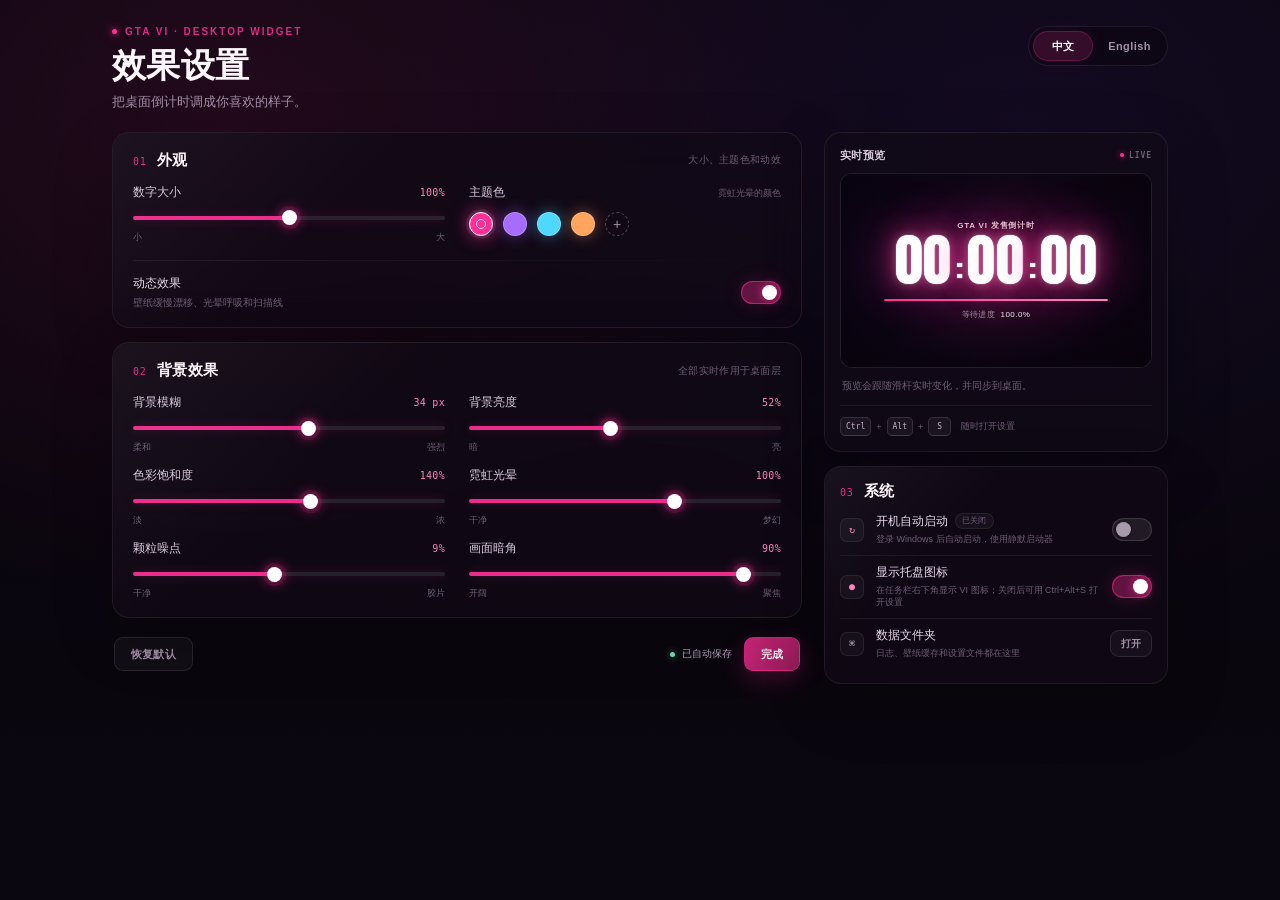
==== app/assets/settings.html @ 0a3b01f6 "feat: 完成 GTA6 桌面倒计时插件初始化" ====
<!doctype html>
<html lang="zh-CN">
<head>
  <meta charset="utf-8">
  <meta name="viewport" content="width=device-width, initial-scale=1">
  <meta name="color-scheme" content="dark">
  <title>GTA VI · 效果设置</title>
  <link rel="stylesheet" href="settings.css">
</head>
<body>
  <div class="ambient" aria-hidden="true">
    <img id="ambientWallpaper" alt="" draggable="false">
    <div class="ambient-glow"></div>
    <div class="ambient-grain"></div>
  </div>

  <div class="page">
    <header class="masthead">
      <div class="masthead-copy">
        <div class="kicker"><span class="kicker-dot"></span><span data-i18n="kicker">GTA VI · DESKTOP WIDGET</span></div>
        <h1 data-i18n="title">效果设置</h1>
        <p data-i18n="subtitle">把桌面倒计时调成你喜欢的样子。</p>
      </div>
      <div class="language-switch" role="group" aria-label="Language">
        <button type="button" data-lang="zh" class="active">中文</button>
        <button type="button" data-lang="en">English</button>
      </div>
    </header>

    <div class="layout">
      <main class="settings-column">
        <section class="card">
          <div class="card-heading">
            <div class="card-title"><span class="index">01</span><h2 data-i18n="appearance">外观</h2></div>
            <span class="card-hint" data-i18n="appearanceHint">大小、主题色和动效</span>
          </div>

          <div class="control-grid">
            <div class="control">
              <div class="control-label"><label for="numberScale" data-i18n="numberScale">数字大小</label><output id="numberScaleValue">100%</output></div>
              <input class="range" type="range" id="numberScale" data-setting="numberScale" data-scale="percent" min="75" max="125" step="1" value="100">
              <div class="range-ends"><span data-i18n="small">小</span><span data-i18n="large">大</span></div>
            </div>

            <div class="control">
              <div class="control-label"><span data-i18n="accent">主题色</span><span class="accent-note" data-i18n="accentHint">霓虹光晕的颜色</span></div>
              <div class="swatches" role="group" aria-label="Accent color">
                <button type="button" class="swatch" data-accent="#ff2f96" style="--swatch:#ff2f96" aria-label="Magenta"></button>
                <button type="button" class="swatch" data-accent="#a66bff" style="--swatch:#a66bff" aria-label="Violet"></button>
                <button type="button" class="swatch" data-accent="#4fd8ff" style="--swatch:#4fd8ff" aria-label="Cyan"></button>
                <button type="button" class="swatch" data-accent="#ffa45c" style="--swatch:#ffa45c" aria-label="Amber"></button>
                <label class="color-well" title="Custom color">
                  <input type="color" id="accentCustom" value="#ff2f96" aria-label="Custom accent color">
                  <span>+</span>
                </label>
              </div>
            </div>
          </div>

          <div class="divider"></div>

          <div class="toggle-row">
            <div class="toggle-copy">
              <span class="toggle-title" data-i18n="motion">动态效果</span>
              <span class="toggle-desc" data-i18n="motionHint">壁纸缓慢漂移、光晕呼吸和扫描线</span>
            </div>
            <button type="button" class="switch" id="motionToggle" role="switch" aria-checked="true"><span></span></button>
          </div>
        </section>

        <section class="card">
          <div class="card-heading">
            <div class="card-title"><span class="index">02</span><h2 data-i18n="background">背景效果</h2></div>
            <span class="card-hint" data-i18n="backgroundHint">全部实时作用于桌面层</span>
          </div>

          <div class="control-grid">
            <div class="control">
              <div class="control-label"><label for="blur" data-i18n="blur">背景模糊</label><output id="blurValue">34 px</output></div>
              <input class="range" type="range" id="blur" data-setting="blur" data-scale="raw" min="0" max="60" step="1" value="34">
              <div class="range-ends"><span data-i18n="soft">柔和</span><span data-i18n="heavy">强烈</span></div>
            </div>

            <div class="control">
              <div class="control-label"><label for="brightness" data-i18n="brightness">背景亮度</label><output id="brightnessValue">52%</output></div>
              <input class="range" type="range" id="brightness" data-setting="brightness" data-scale="percent" min="25" max="85" step="1" value="52">
              <div class="range-ends"><span data-i18n="dark">暗</span><span data-i18n="bright">亮</span></div>
            </div>

            <div class="control">
              <div class="control-label"><label for="saturation" data-i18n="saturation">色彩饱和度</label><output id="saturationValue">140%</output></div>
              <input class="range" type="range" id="saturation" data-setting="saturation" data-scale="percent" min="60" max="200" step="1" value="140">
              <div class="range-ends"><span data-i18n="muted">淡</span><span data-i18n="vivid">浓</span></div>
            </div>

            <div class="control">
              <div class="control-label"><label for="glow" data-i18n="glow">霓虹光晕</label><output id="glowValue">100%</output></div>
              <input class="range" type="range" id="glow" data-setting="glow" data-scale="percent" min="0" max="150" step="5" value="100">
              <div class="range-ends"><span data-i18n="clean">干净</span><span data-i18n="dreamy">梦幻</span></div>
            </div>

            <div class="control">
              <div class="control-label"><label for="grain" data-i18n="grain">颗粒噪点</label><output id="grainValue">9%</output></div>
              <input class="range" type="range" id="grain" data-setting="grain" data-scale="percent" min="0" max="20" step="1" value="9">
              <div class="range-ends"><span data-i18n="clean">干净</span><span data-i18n="filmic">胶片</span></div>
            </div>

            <div class="control">
              <div class="control-label"><label for="vignette" data-i18n="vignette">画面暗角</label><output id="vignetteValue">90%</output></div>
              <input class="range" type="range" id="vignette" data-setting="vignette" data-scale="percent" min="0" max="100" step="5" value="90">
              <div class="range-ends"><span data-i18n="open">开阔</span><span data-i18n="focused">聚焦</span></div>
            </div>
          </div>
        </section>

        <footer class="actions">
          <button type="button" class="quiet-button" id="resetButton" data-i18n="reset">恢复默认</button>
          <div class="save-state" id="saveState"><span class="save-dot"></span><span id="saveStateText" data-i18n="saved">已自动保存</span></div>
          <button type="button" class="primary-button" id="closeButton" data-i18n="close">完成</button>
        </footer>
      </main>

      <aside class="preview-column">
        <div class="preview-card">
          <div class="preview-heading">
            <span data-i18n="preview">实时预览</span>
            <span class="live-badge"><span></span><span data-i18n="live">LIVE</span></span>
          </div>

          <div class="preview-stage" id="previewStage">
            <img id="previewWallpaper" alt="" draggable="false">
            <div class="preview-grade"></div>
            <div class="preview-glow"></div>
            <div class="preview-vignette"></div>
            <div class="preview-grain"></div>
            <div class="preview-content">
              <div class="preview-brand">GTA VI <span id="previewHeadline" data-i18n="previewHeadline">发售倒计时</span></div>
              <div class="preview-numbers"><span id="previewDays">25</span><span class="preview-sep">:</span><span id="previewHours">05</span><span class="preview-sep">:</span><span id="previewMinutes">50</span></div>
              <div class="preview-track"><div id="previewFill"></div></div>
              <div class="preview-caption"><span data-i18n="progress">等待进度</span><span id="previewProgress">97.6%</span></div>
            </div>
          </div>

          <p class="preview-note" data-i18n="previewNote">预览会跟随滑杆实时变化，并同步到桌面。</p>

          <div class="shortcut-tip">
            <kbd>Ctrl</kbd><span>+</span><kbd>Alt</kbd><span>+</span><kbd>S</kbd>
            <span data-i18n="shortcutHint">随时打开设置</span>
          </div>
        </div>

        <section class="card system-card">
          <div class="card-heading">
            <div class="card-title"><span class="index">03</span><h2 data-i18n="system">系统</h2></div>
            <span class="card-hint" data-i18n="systemHint">随 Windows 一起，安静地待在桌面</span>
          </div>

          <div class="system-list">
            <div class="system-row">
              <div class="system-icon">↻</div>
              <div class="toggle-copy">
                <span class="toggle-title-row">
                  <span class="toggle-title" data-i18n="autoStart">开机自动启动</span>
                  <span class="system-status" id="autoStartStatus">已关闭</span>
                </span>
                <span class="toggle-desc" data-i18n="autoStartHint">登录 Windows 后自动启动，使用静默启动器</span>
              </div>
              <button type="button" class="switch" id="autoStartToggle" role="switch" aria-checked="false"><span></span></button>
            </div>

            <div class="system-row">
              <div class="system-icon">●</div>
              <div class="toggle-copy">
                <span class="toggle-title" data-i18n="trayIcon">显示托盘图标</span>
                <span class="toggle-desc" data-i18n="trayIconHint">在任务栏右下角显示 VI 图标；关闭后可用 Ctrl+Alt+S 打开设置</span>
              </div>
              <button type="button" class="switch" id="trayToggle" role="switch" aria-checked="true"><span></span></button>
            </div>

            <div class="system-row action-row">
              <div class="system-icon">⌘</div>
              <div class="toggle-copy">
                <span class="toggle-title" data-i18n="dataFolder">数据文件夹</span>
                <span class="toggle-desc" data-i18n="dataFolderHint">日志、壁纸缓存和设置文件都在这里</span>
              </div>
              <button type="button" class="quiet-button" id="openDataButton" data-i18n="openFolder">打开</button>
            </div>
          </div>
        </section>
      </aside>
    </div>
  </div>

  <script src="settings.js"></script>
</body>
</html>
---- app/assets/settings.css ----
@font-face {
  font-family: "Anton";
  src: url("fonts/Anton-Regular.ttf") format("truetype");
  font-weight: 400;
  font-style: normal;
  font-display: swap;
}

:root {
  --accent: #ff2f96;
  --accent-rgb: 255, 47, 150;
  --accent-soft: #ff89bd;
  --bg: #0b0710;
  --panel: rgba(17, 10, 23, 0.78);
  --panel-strong: #120b18;
  --hairline: rgba(255, 255, 255, 0.08);
  --text: #fff7fb;
  --muted: #a48fa9;
  --muted-2: #6f5c75;
}

* { box-sizing: border-box; }

html {
  min-height: 100%;
  background: var(--bg);
}

body {
  min-height: 100vh;
  margin: 0;
  color: var(--text);
  background: var(--bg);
  font-family: "Segoe UI Variable Display", "Segoe UI", "Microsoft YaHei UI", "PingFang SC", sans-serif;
  -webkit-font-smoothing: antialiased;
  overflow-x: hidden;
  user-select: none;
}

button,
input { font: inherit; }

button { color: inherit; }

.ambient {
  position: fixed;
  inset: 0;
  z-index: 0;
  overflow: hidden;
  pointer-events: none;
  background: #0b0710;
}

.ambient img {
  position: absolute;
  inset: -12%;
  width: 124%;
  height: 124%;
  object-fit: cover;
  filter: blur(58px) saturate(1.25) brightness(0.29);
  transform: scale(1.06);
  opacity: 0.9;
}

.ambient-glow {
  position: absolute;
  inset: 0;
  background:
    radial-gradient(ellipse at 18% 14%, rgba(var(--accent-rgb), 0.1), transparent 44%),
    radial-gradient(ellipse at 80% 15%, rgba(128, 73, 255, 0.08), transparent 46%),
    linear-gradient(180deg, rgba(9, 5, 13, 0.62), rgba(9, 5, 13, 0.9) 52%, #0b0710 100%);
}

.ambient-grain {
  position: absolute;
  inset: 0;
  opacity: 0.05;
  mix-blend-mode: soft-light;
  background-image: url("data:image/svg+xml,%3Csvg xmlns='http://www.w3.org/2000/svg' width='180' height='180'%3E%3Cfilter id='n'%3E%3CfeTurbulence type='fractalNoise' baseFrequency='0.86' numOctaves='3' stitchTiles='stitch'/%3E%3C/filter%3E%3Crect width='100%25' height='100%25' filter='url(%23n)' opacity='0.75'/%3E%3C/svg%3E");
  background-size: 180px;
}

.page {
  position: relative;
  z-index: 1;
  width: 100%;
  max-width: 1120px;
  margin: 0 auto;
  padding: 26px 32px 36px;
}

.masthead {
  display: flex;
  align-items: flex-start;
  justify-content: space-between;
  gap: 24px;
  margin-bottom: 20px;
}

.kicker {
  display: flex;
  align-items: center;
  gap: 8px;
  margin-bottom: 10px;
  color: rgba(var(--accent-rgb), 0.85);
  font-size: 10px;
  font-weight: 700;
  letter-spacing: 0.2em;
  text-transform: uppercase;
}

.kicker-dot {
  width: 5px;
  height: 5px;
  border-radius: 50%;
  background: var(--accent);
  box-shadow: 0 0 7px rgba(var(--accent-rgb), 0.95), 0 0 16px rgba(var(--accent-rgb), 0.45);
}

.masthead h1 {
  margin: 0;
  font-size: 34px;
  line-height: 1.08;
  letter-spacing: 0.01em;
  font-weight: 700;
  color: var(--text);
}

.masthead p {
  margin: 8px 0 0;
  font-size: 12.5px;
  line-height: 1.6;
  color: var(--muted);
}

.language-switch {
  display: flex;
  gap: 3px;
  padding: 4px;
  border: 1px solid var(--hairline);
  border-radius: 999px;
  background: rgba(10, 5, 14, 0.45);
  backdrop-filter: blur(18px);
  flex: 0 0 auto;
}

.language-switch button {
  min-width: 60px;
  height: 30px;
  padding: 0 12px;
  border: 0;
  border-radius: 999px;
  background: transparent;
  color: var(--muted);
  font-size: 11px;
  font-weight: 600;
  letter-spacing: 0.04em;
  cursor: pointer;
  transition: color 0.2s ease, background 0.2s ease;
}

.language-switch button:hover {
  color: var(--text);
}

.language-switch button.active {
  background: rgba(var(--accent-rgb), 0.16);
  color: #ffffff;
  box-shadow: inset 0 0 0 1px rgba(var(--accent-rgb), 0.25), 0 0 18px rgba(var(--accent-rgb), 0.08);
}

.layout {
  display: grid;
  grid-template-columns: minmax(0, 1fr) 344px;
  align-items: start;
  gap: 22px;
}

.settings-column {
  min-width: 0;
}

.card {
  position: relative;
  padding: 18px 20px 17px;
  margin-bottom: 14px;
  border: 1px solid var(--hairline);
  border-radius: 17px;
  background: var(--panel);
  box-shadow: 0 20px 60px rgba(0, 0, 0, 0.24);
  backdrop-filter: blur(20px);
}

.card::before {
  content: "";
  position: absolute;
  inset: 0;
  border-radius: inherit;
  pointer-events: none;
  background: linear-gradient(135deg, rgba(255, 255, 255, 0.045), transparent 34%);
}

.card-heading {
  display: flex;
  align-items: center;
  justify-content: space-between;
  gap: 14px;
  margin-bottom: 15px;
}

.card-title {
  display: flex;
  align-items: baseline;
  gap: 10px;
}

.index {
  color: rgba(var(--accent-rgb), 0.85);
  font-family: "Cascadia Mono", "Consolas", monospace;
  font-size: 10px;
  letter-spacing: 0.08em;
}

.card h2 {
  margin: 0;
  font-size: 15px;
  font-weight: 650;
  letter-spacing: 0.035em;
}

.card-hint {
  color: var(--muted-2);
  font-size: 10px;
  letter-spacing: 0.03em;
  text-align: right;
}

.control-grid {
  display: grid;
  grid-template-columns: 1fr 1fr;
  gap: 14px 24px;
}

.control {
  min-width: 0;
}

.control-label {
  display: flex;
  align-items: baseline;
  justify-content: space-between;
  gap: 8px;
  margin-bottom: 9px;
  font-size: 11.5px;
  color: #d9c9dd;
}

.control-label label {
  cursor: pointer;
}

.control-label output {
  color: var(--accent-soft);
  font-family: "Cascadia Mono", "Consolas", monospace;
  font-size: 10px;
  font-variant-numeric: tabular-nums;
  letter-spacing: 0.03em;
}

.range {
  --fill: 50%;
  display: block;
  width: 100%;
  height: 18px;
  margin: 0;
  padding: 0;
  border: 0;
  outline: none;
  background: transparent;
  -webkit-appearance: none;
  appearance: none;
  cursor: pointer;
}

.range::-webkit-slider-runnable-track {
  height: 4px;
  border-radius: 999px;
  background: linear-gradient(
    90deg,
    rgba(var(--accent-rgb), 0.92) 0%,
    rgba(var(--accent-rgb), 0.92) var(--fill),
    rgba(255, 255, 255, 0.1) var(--fill),
    rgba(255, 255, 255, 0.1) 100%
  );
  box-shadow: 0 0 12px rgba(var(--accent-rgb), 0.2);
}

.range::-webkit-slider-thumb {
  width: 15px;
  height: 15px;
  margin-top: -5.5px;
  border: 1.5px solid rgba(255, 255, 255, 0.95);
  border-radius: 50%;
  background: #fff;
  box-shadow:
    0 0 0 4px rgba(var(--accent-rgb), 0.12),
    0 0 14px rgba(var(--accent-rgb), 0.8);
  -webkit-appearance: none;
  appearance: none;
  transition: transform 0.15s ease, box-shadow 0.15s ease;
}

.range:hover::-webkit-slider-thumb,
.range:focus-visible::-webkit-slider-thumb {
  transform: scale(1.15);
  box-shadow:
    0 0 0 5px rgba(var(--accent-rgb), 0.16),
    0 0 20px rgba(var(--accent-rgb), 0.95);
}

.range::-moz-range-track {
  height: 4px;
  border-radius: 999px;
  background: rgba(255, 255, 255, 0.1);
}

.range::-moz-range-progress {
  height: 4px;
  border-radius: 999px;
  background: var(--accent);
}

.range::-moz-range-thumb {
  width: 14px;
  height: 14px;
  border: 1.5px solid #fff;
  border-radius: 50%;
  background: #fff;
}

.range-ends {
  display: flex;
  justify-content: space-between;
  margin-top: 4px;
  color: var(--muted-2);
  font-size: 9px;
  letter-spacing: 0.02em;
}

.accent-note {
  color: var(--muted-2);
  font-size: 9px;
}

.swatches {
  display: flex;
  align-items: center;
  gap: 10px;
  height: 30px;
}

.swatch {
  position: relative;
  width: 24px;
  height: 24px;
  padding: 0;
  border: 1.5px solid rgba(255, 255, 255, 0.22);
  border-radius: 50%;
  background: var(--swatch);
  box-shadow: 0 0 16px color-mix(in srgb, var(--swatch) 45%, transparent);
  cursor: pointer;
  transition: transform 0.16s ease, box-shadow 0.16s ease, border-color 0.16s ease;
}

.swatch:hover {
  transform: scale(1.1);
}

.swatch.selected {
  border-color: #ffffff;
  box-shadow:
    0 0 0 3px rgba(255, 255, 255, 0.08),
    0 0 18px color-mix(in srgb, var(--swatch) 75%, transparent);
}

.swatch.selected::after {
  content: "";
  position: absolute;
  inset: 6px;
  border-radius: 50%;
  border: 1px solid rgba(255, 255, 255, 0.8);
}

.color-well {
  position: relative;
  width: 24px;
  height: 24px;
  overflow: hidden;
  display: grid;
  place-items: center;
  border: 1px dashed rgba(255, 255, 255, 0.25);
  border-radius: 50%;
  color: var(--muted);
  font-size: 14px;
  cursor: pointer;
}

.color-well:hover {
  border-color: rgba(255, 255, 255, 0.5);
  color: #fff;
}

.color-well input[type="color"] {
  position: absolute;
  inset: -6px;
  width: 40px;
  height: 40px;
  padding: 0;
  border: 0;
  opacity: 0;
  cursor: pointer;
}

.divider {
  height: 1px;
  margin: 16px 0 14px;
  background: linear-gradient(90deg, var(--hairline), transparent);
}

.toggle-row,
.system-row {
  display: flex;
  align-items: center;
  gap: 12px;
}

.toggle-row {
  justify-content: space-between;
}

.toggle-copy {
  display: flex;
  flex-direction: column;
  gap: 4px;
  min-width: 0;
}

.toggle-title {
  color: #e7d9eb;
  font-size: 12px;
  font-weight: 550;
}

.toggle-desc {
  color: var(--muted-2);
  font-size: 10px;
  line-height: 1.45;
}

.switch {
  flex: 0 0 auto;
  position: relative;
  width: 40px;
  height: 23px;
  padding: 0;
  border: 1px solid rgba(255, 255, 255, 0.13);
  border-radius: 999px;
  background: rgba(255, 255, 255, 0.08);
  cursor: pointer;
  transition: background 0.2s ease, border-color 0.2s ease, box-shadow 0.2s ease;
}

.switch span {
  position: absolute;
  top: 3px;
  left: 3px;
  width: 15px;
  height: 15px;
  border-radius: 50%;
  background: #a999ad;
  box-shadow: 0 1px 3px rgba(0, 0, 0, 0.5);
  transition: transform 0.22s cubic-bezier(0.2, 0.8, 0.2, 1), background 0.2s ease;
}

.switch[aria-checked="true"] {
  border-color: rgba(var(--accent-rgb), 0.55);
  background: rgba(var(--accent-rgb), 0.35);
  box-shadow: 0 0 18px rgba(var(--accent-rgb), 0.18);
}

.switch[aria-checked="true"] span {
  transform: translateX(17px);
  background: #ffffff;
  box-shadow: 0 0 9px rgba(var(--accent-rgb), 0.8);
}

.system-list {
  display: flex;
  flex-direction: column;
  gap: 0;
}

.system-row {
  padding: 11px 0;
  border-bottom: 1px solid rgba(255, 255, 255, 0.055);
}

.system-row:last-child {
  border-bottom: 0;
  padding-bottom: 0;
}

.system-row:first-child {
  padding-top: 0;
}

.system-icon {
  flex: 0 0 28px;
  width: 28px;
  height: 28px;
  display: grid;
  place-items: center;
  border: 1px solid rgba(255, 255, 255, 0.08);
  border-radius: 8px;
  background: rgba(255, 255, 255, 0.035);
  color: var(--accent-soft);
  font-family: "Cascadia Mono", "Consolas", monospace;
  font-size: 12px;
}

.system-row .toggle-copy {
  flex: 1;
}

.toggle-title-row {
  display: flex;
  align-items: center;
  gap: 7px;
}

.system-status {
  padding: 1px 6px;
  border: 1px solid rgba(255, 255, 255, 0.07);
  border-radius: 99px;
  background: rgba(255, 255, 255, 0.04);
  color: var(--muted-2);
  font-size: 8px;
  line-height: 1.45;
  letter-spacing: 0.03em;
}

.system-status.on {
  border-color: rgba(var(--accent-rgb), 0.2);
  background: rgba(var(--accent-rgb), 0.1);
  color: var(--accent-soft);
}

.action-row .system-icon {
  color: #bba8c0;
}

.quiet-button,
.primary-button {
  height: 34px;
  padding: 0 16px;
  border-radius: 9px;
  font-size: 11px;
  font-weight: 600;
  letter-spacing: 0.02em;
  cursor: pointer;
  transition: background 0.18s ease, border-color 0.18s ease, color 0.18s ease, transform 0.18s ease;
}

.quiet-button {
  border: 1px solid rgba(255, 255, 255, 0.1);
  background: rgba(255, 255, 255, 0.035);
  color: var(--muted);
}

.quiet-button:hover {
  border-color: rgba(255, 255, 255, 0.2);
  background: rgba(255, 255, 255, 0.07);
  color: #fff;
}

.primary-button {
  border: 1px solid rgba(var(--accent-rgb), 0.55);
  background: linear-gradient(135deg, rgba(var(--accent-rgb), 0.85), rgba(var(--accent-rgb), 0.55));
  color: #fff;
  box-shadow: 0 8px 24px rgba(var(--accent-rgb), 0.22);
}

.primary-button:hover {
  transform: translateY(-1px);
  box-shadow: 0 10px 28px rgba(var(--accent-rgb), 0.32);
}

.actions {
  display: flex;
  align-items: center;
  gap: 12px;
  padding: 5px 2px 0;
}

.save-state {
  display: flex;
  align-items: center;
  gap: 7px;
  margin-left: auto;
  color: var(--muted-2);
  font-size: 10px;
  transition: color 0.2s ease;
}

.save-dot {
  width: 5px;
  height: 5px;
  border-radius: 50%;
  background: #5f5363;
  transition: background 0.2s ease, box-shadow 0.2s ease;
}

.save-state.is-saved {
  color: #bda7c3;
}

.save-state.is-saved .save-dot {
  background: #7ee2b5;
  box-shadow: 0 0 7px rgba(126, 226, 181, 0.65);
}

.save-state.is-saving .save-dot {
  background: var(--accent);
  box-shadow: 0 0 7px rgba(var(--accent-rgb), 0.8);
  animation: save-pulse 0.8s ease-in-out infinite alternate;
}

.save-state.is-error {
  color: #ff9aac;
}

.save-state.is-error .save-dot {
  background: #ff5c76;
  box-shadow: 0 0 7px rgba(255, 92, 118, 0.7);
}

@keyframes save-pulse {
  from { opacity: 0.4; }
  to { opacity: 1; }
}

.preview-column {
  position: sticky;
  top: 26px;
  min-width: 0;
}

.preview-card {
  padding: 15px;
  border: 1px solid var(--hairline);
  border-radius: 17px;
  background: var(--panel);
  box-shadow: 0 20px 60px rgba(0, 0, 0, 0.28);
  backdrop-filter: blur(20px);
}

.preview-heading {
  display: flex;
  align-items: center;
  justify-content: space-between;
  margin-bottom: 10px;
  color: #d9c9dd;
  font-size: 11px;
  font-weight: 600;
  letter-spacing: 0.04em;
}

.live-badge {
  display: inline-flex;
  align-items: center;
  gap: 5px;
  color: var(--muted-2);
  font-family: "Cascadia Mono", "Consolas", monospace;
  font-size: 8px;
  letter-spacing: 0.12em;
}

.live-badge span:first-child {
  width: 4px;
  height: 4px;
  border-radius: 50%;
  background: var(--accent);
  box-shadow: 0 0 7px rgba(var(--accent-rgb), 0.9);
}

.preview-stage {
  position: relative;
  aspect-ratio: 16 / 10;
  overflow: hidden;
  border: 1px solid rgba(255, 255, 255, 0.08);
  border-radius: 12px;
  background: #110a1a;
  isolation: isolate;
}

.preview-stage img {
  position: absolute;
  inset: -8%;
  width: 116%;
  height: 116%;
  object-fit: cover;
  filter: blur(calc(var(--preview-blur) * 0.5)) brightness(var(--preview-brightness)) saturate(var(--preview-saturation));
  transform: scale(1.08);
}

.preview-grade {
  position: absolute;
  inset: 0;
  background:
    linear-gradient(112deg, rgba(18, 6, 34, 0.6), rgba(59, 13, 72, 0.12) 50%, rgba(19, 5, 24, 0.5)),
    linear-gradient(180deg, rgba(7, 3, 12, 0.6), rgba(7, 3, 12, 0.2) 45%, rgba(7, 3, 12, 0.8));
}

.preview-glow {
  position: absolute;
  inset: 0;
  background: radial-gradient(ellipse at 50% 48%, rgba(var(--accent-rgb), var(--preview-glow)) 0%, rgba(var(--accent-rgb), calc(var(--preview-glow) * 0.3)) 32%, transparent 68%);
  mix-blend-mode: screen;
}

.preview-vignette {
  position: absolute;
  inset: 0;
  opacity: var(--preview-vignette);
  background: radial-gradient(ellipse at 50% 46%, transparent 28%, rgba(3, 1, 6, 0.8) 100%);
}

.preview-grain {
  position: absolute;
  inset: 0;
  opacity: var(--preview-grain);
  mix-blend-mode: soft-light;
  background-image: url("data:image/svg+xml,%3Csvg xmlns='http://www.w3.org/2000/svg' width='150' height='150'%3E%3Cfilter id='n'%3E%3CfeTurbulence type='fractalNoise' baseFrequency='0.9' numOctaves='3' stitchTiles='stitch'/%3E%3C/filter%3E%3Crect width='100%25' height='100%25' filter='url(%23n)' opacity='0.7'/%3E%3C/svg%3E");
  background-size: 150px;
}

.preview-content {
  position: absolute;
  inset: 0;
  display: flex;
  flex-direction: column;
  align-items: center;
  justify-content: center;
  padding: 12px;
  text-align: center;
}

.preview-brand {
  color: rgba(255, 247, 251, 0.88);
  font-size: 8px;
  font-weight: 600;
  letter-spacing: 0.1em;
  text-shadow: 0 2px 10px rgba(0, 0, 0, 0.7);
}

.preview-numbers {
  display: flex;
  align-items: baseline;
  justify-content: center;
  gap: 4px;
  margin-top: 4px;
  color: #fff;
  font-family: "Anton", "Arial Narrow", sans-serif;
  font-size: 56px;
  line-height: 0.9;
  letter-spacing: 0.01em;
  text-shadow:
    0 0 1px #fff,
    0 0 10px rgba(255, 236, 246, calc(var(--preview-glow-alpha) * 0.4)),
    0 0 26px rgba(var(--accent-rgb), var(--preview-glow-alpha)),
    0 0 58px rgba(var(--accent-rgb), calc(var(--preview-glow-alpha) * 0.55));
}

.preview-sep {
  color: rgba(255, 255, 255, 0.46);
  font-size: 30px;
  transform: translateY(-3px);
}

.preview-track {
  width: 78%;
  height: 2px;
  margin-top: 14px;
  overflow: hidden;
  border-radius: 99px;
  background: rgba(255, 255, 255, 0.12);
}

.preview-track div {
  height: 100%;
  width: 97.6%;
  border-radius: inherit;
  background: linear-gradient(90deg, var(--accent), var(--accent-soft));
  box-shadow: 0 0 9px rgba(var(--accent-rgb), 0.8);
}

.preview-caption {
  display: flex;
  align-items: center;
  gap: 5px;
  margin-top: 8px;
  color: rgba(255, 239, 247, 0.6);
  font-size: 8px;
  letter-spacing: 0.06em;
}

.preview-caption span:last-child {
  color: rgba(255, 255, 255, 0.92);
  font-variant-numeric: tabular-nums;
}

.preview-note {
  margin: 11px 2px 0;
  color: var(--muted-2);
  font-size: 9.5px;
  line-height: 1.55;
}

.shortcut-tip {
  display: flex;
  align-items: center;
  gap: 5px;
  margin-top: 12px;
  padding-top: 11px;
  border-top: 1px solid rgba(255, 255, 255, 0.06);
  color: var(--muted-2);
  font-size: 9px;
}

.shortcut-tip kbd {
  min-width: 23px;
  height: 19px;
  padding: 0 5px;
  display: inline-grid;
  place-items: center;
  border: 1px solid rgba(255, 255, 255, 0.12);
  border-bottom-color: rgba(255, 255, 255, 0.18);
  border-radius: 5px;
  background: rgba(255, 255, 255, 0.05);
  color: #c5b4ca;
  font-family: "Cascadia Mono", "Consolas", monospace;
  font-size: 8px;
}

.shortcut-tip span[data-i18n] {
  margin-left: 5px;
}

.system-card {
  margin-top: 14px;
  margin-bottom: 0;
  padding: 15px;
}

.system-card .card-heading {
  margin-bottom: 8px;
}

.system-card .card-hint {
  display: none;
}

.system-card .system-row {
  padding: 9px 0;
}

.system-card .system-row:first-child {
  padding-top: 4px;
}

.system-card .system-icon {
  flex-basis: 24px;
  width: 24px;
  height: 24px;
  border-radius: 7px;
  font-size: 10px;
}

.system-card .toggle-title {
  font-size: 11.5px;
}

.system-card .toggle-desc {
  font-size: 9px;
  line-height: 1.4;
}

.system-card .quiet-button {
  height: 27px;
  padding: 0 10px;
  font-size: 10px;
}

.aside-note {
  display: flex;
  gap: 12px;
  margin-top: 14px;
  padding: 14px 15px;
  border: 1px solid rgba(255, 255, 255, 0.06);
  border-radius: 14px;
  background: rgba(255, 255, 255, 0.025);
}

.aside-mark {
  color: rgba(var(--accent-rgb), 0.45);
  font-family: "Anton", sans-serif;
  font-size: 22px;
  line-height: 1;
}

.aside-note p {
  margin: 0;
  color: var(--muted-2);
  font-size: 9.5px;
  line-height: 1.55;
}

::-webkit-scrollbar {
  width: 8px;
}

::-webkit-scrollbar-track {
  background: transparent;
}

::-webkit-scrollbar-thumb {
  border: 2px solid transparent;
  border-radius: 999px;
  background: rgba(255, 255, 255, 0.12);
  background-clip: padding-box;
}

::-webkit-scrollbar-thumb:hover {
  background: rgba(255, 255, 255, 0.2);
  background-clip: padding-box;
}

@media (max-width: 880px) {
  .layout {
    grid-template-columns: 1fr;
  }

  .preview-column {
    position: static;
    order: -1;
  }

  .preview-card {
    display: grid;
    grid-template-columns: 186px 1fr;
    gap: 12px;
    align-items: center;
  }

  .preview-heading,
  .shortcut-tip,
  .preview-note {
    grid-column: 1 / -1;
  }

  .preview-stage {
    grid-row: 2 / 4;
  }

  .page {
    padding: 22px 22px 30px;
  }
}

@media (prefers-reduced-motion: reduce) {
  *, *::before, *::after {
    animation-duration: 0.001ms !important;
    transition-duration: 0.001ms !important;
  }
}
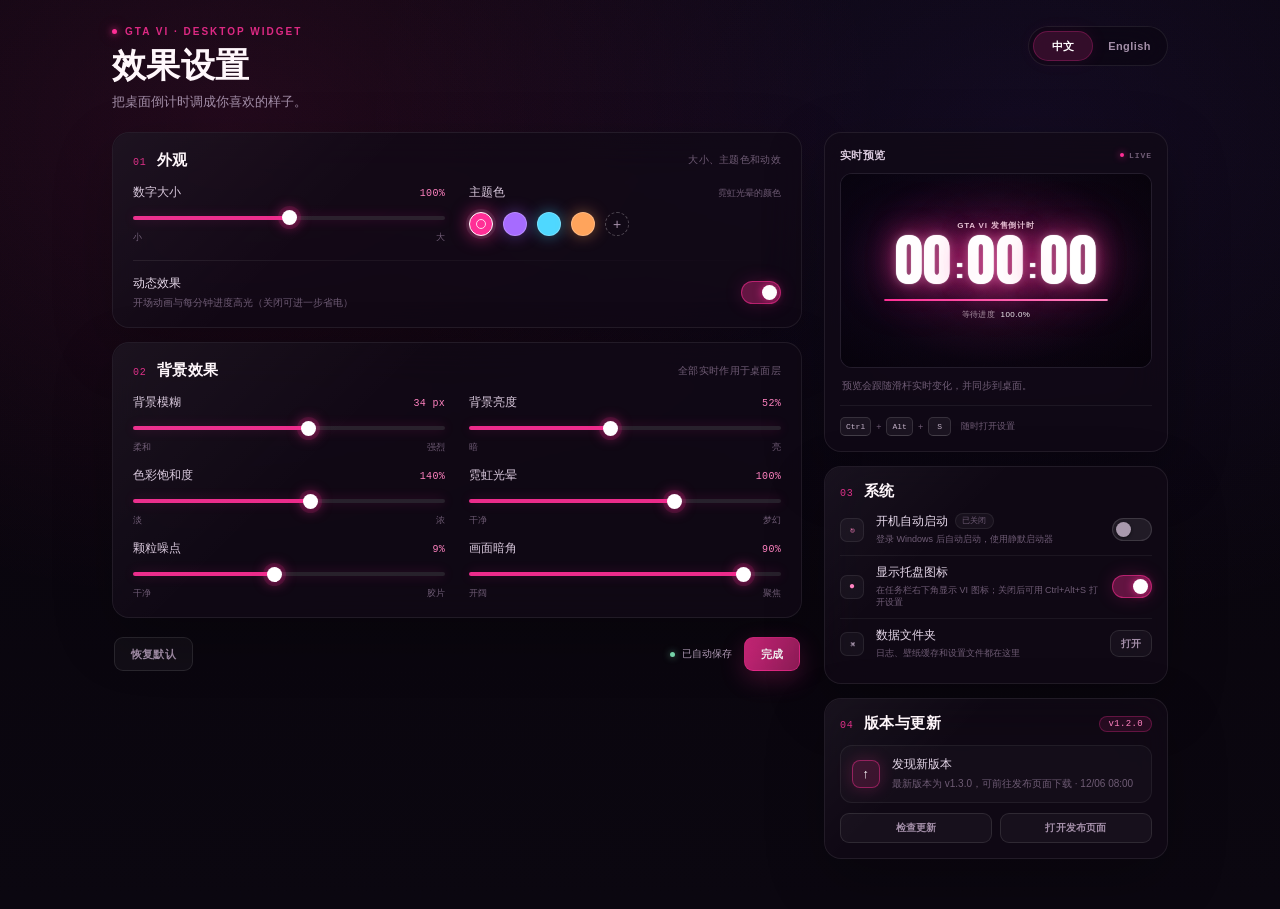
==== commit 45ed7297: "feat: 发布 v1.1.0 性能优化版" ====
--- a/app/assets/settings.html
+++ b/app/assets/settings.html
@@ -187,6 +187,26 @@
             </div>
           </div>
         </section>
+
+        <section class="card update-card">
+          <div class="card-heading">
+            <div class="card-title"><span class="index">04</span><h2 data-i18n="about">版本与更新</h2></div>
+            <span class="version-chip">v<span id="versionValue">1.2.0</span></span>
+          </div>
+
+          <div class="update-row">
+            <div class="update-icon" id="updateIcon">✓</div>
+            <div class="toggle-copy">
+              <span class="toggle-title" id="updateTitle" data-i18n="updateChecking">正在检查更新…</span>
+              <span class="toggle-desc" id="updateDesc" data-i18n="updateCheckingHint">连接 GitHub 发布页面</span>
+            </div>
+          </div>
+
+          <div class="update-actions">
+            <button type="button" class="quiet-button" id="checkUpdateButton" data-i18n="checkNow">检查更新</button>
+            <button type="button" class="quiet-button" id="releaseButton" data-i18n="openRelease">打开发布页面</button>
+          </div>
+        </section>
       </aside>
     </div>
   </div>
--- a/app/assets/settings.css
+++ b/app/assets/settings.css
@@ -581,6 +581,99 @@
   border-color: rgba(255, 255, 255, 0.2);
   background: rgba(255, 255, 255, 0.07);
   color: #fff;
+}
+
+.quiet-button:disabled {
+  opacity: 0.45;
+  cursor: default;
+}
+
+.quiet-button:disabled:hover {
+  border-color: rgba(255, 255, 255, 0.1);
+  background: rgba(255, 255, 255, 0.035);
+  color: var(--muted);
+}
+
+/* ---------------------------------------------------------------
+   Version and update card
+   --------------------------------------------------------------- */
+.update-card {
+  margin-top: 14px;
+  padding: 15px;
+}
+
+.update-card .card-heading {
+  margin-bottom: 12px;
+}
+
+.version-chip {
+  padding: 2px 8px;
+  border: 1px solid rgba(var(--accent-rgb), 0.28);
+  border-radius: 99px;
+  background: rgba(var(--accent-rgb), 0.1);
+  color: var(--accent-soft);
+  font-family: "Cascadia Mono", "Consolas", monospace;
+  font-size: 9px;
+  letter-spacing: 0.04em;
+}
+
+.update-row {
+  display: flex;
+  align-items: center;
+  gap: 12px;
+  padding: 10px 11px;
+  border: 1px solid rgba(255, 255, 255, 0.06);
+  border-radius: 12px;
+  background: rgba(255, 255, 255, 0.025);
+}
+
+.update-row .toggle-copy {
+  flex: 1;
+}
+
+.update-icon {
+  flex: 0 0 28px;
+  width: 28px;
+  height: 28px;
+  display: grid;
+  place-items: center;
+  border: 1px solid rgba(255, 255, 255, 0.09);
+  border-radius: 8px;
+  background: rgba(255, 255, 255, 0.04);
+  color: #b8a7bd;
+  font-family: "Cascadia Mono", "Consolas", monospace;
+  font-size: 13px;
+}
+
+.update-icon.is-available {
+  border-color: rgba(var(--accent-rgb), 0.45);
+  background: rgba(var(--accent-rgb), 0.16);
+  color: #fff;
+  box-shadow: 0 0 16px rgba(var(--accent-rgb), 0.22);
+}
+
+.update-icon.is-ok {
+  border-color: rgba(126, 226, 181, 0.35);
+  background: rgba(126, 226, 181, 0.1);
+  color: #7ee2b5;
+}
+
+.update-icon.is-unknown {
+  border-color: rgba(255, 255, 255, 0.1);
+  color: var(--muted-2);
+}
+
+.update-actions {
+  display: flex;
+  gap: 8px;
+  margin-top: 10px;
+}
+
+.update-actions .quiet-button {
+  flex: 1;
+  height: 30px;
+  padding: 0 10px;
+  font-size: 10px;
 }
 
 .primary-button {
@@ -977,9 +1070,80 @@
   }
 }
 
+/* Short or narrow windows (e.g. a 2K laptop at 150% scaling): keep the panels
+   side by side but compact, and show the newest card first in the aside. */
+@media (max-width: 940px) or (max-height: 620px) {
+  .page {
+    max-width: 100%;
+    padding: 18px 20px 26px;
+  }
+
+  .layout {
+    grid-template-columns: minmax(0, 1fr) 286px;
+    gap: 16px;
+  }
+
+  .masthead h1 {
+    font-size: 26px;
+  }
+
+  .masthead {
+    margin-bottom: 14px;
+  }
+
+  .card {
+    padding: 14px 15px 13px;
+    margin-bottom: 10px;
+  }
+
+  .preview-card {
+    padding: 12px;
+  }
+
+  .preview-note,
+  .shortcut-tip {
+    display: none;
+  }
+
+  .preview-column {
+    display: flex;
+    flex-direction: column;
+  }
+
+  /* Version first: it is the card most likely to be scrolled out of view. */
+  .update-card {
+    order: -3;
+    margin-top: 0;
+    margin-bottom: 10px;
+  }
+
+  .preview-card {
+    order: -2;
+    margin-bottom: 10px;
+  }
+
+  .system-card {
+    order: -1;
+  }
+
+  .system-card {
+    margin-top: 0;
+    margin-bottom: 0;
+  }
+
+  .system-card .toggle-desc {
+    display: none;
+  }
+
+  .update-actions .quiet-button {
+    height: 28px;
+  }
+}
+
 @media (prefers-reduced-motion: reduce) {
   *, *::before, *::after {
     animation-duration: 0.001ms !important;
     transition-duration: 0.001ms !important;
   }
 }
+
